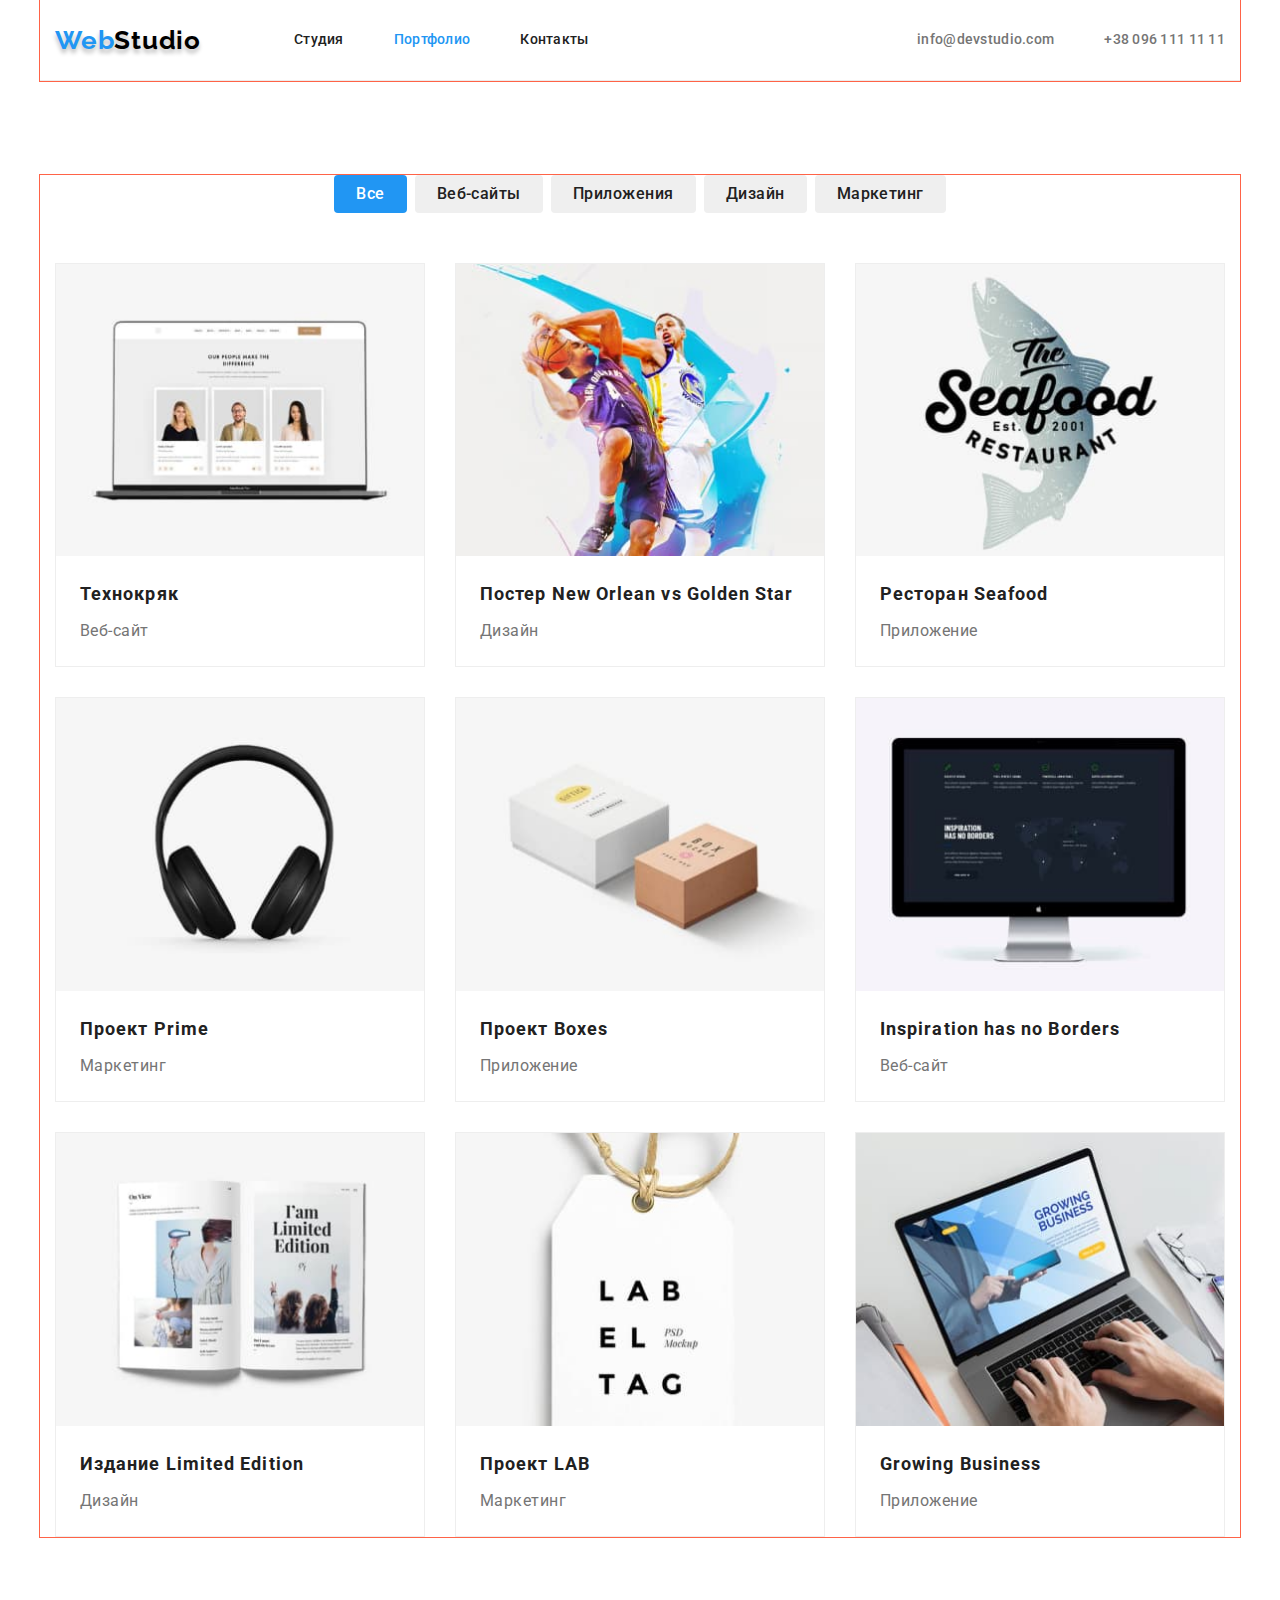
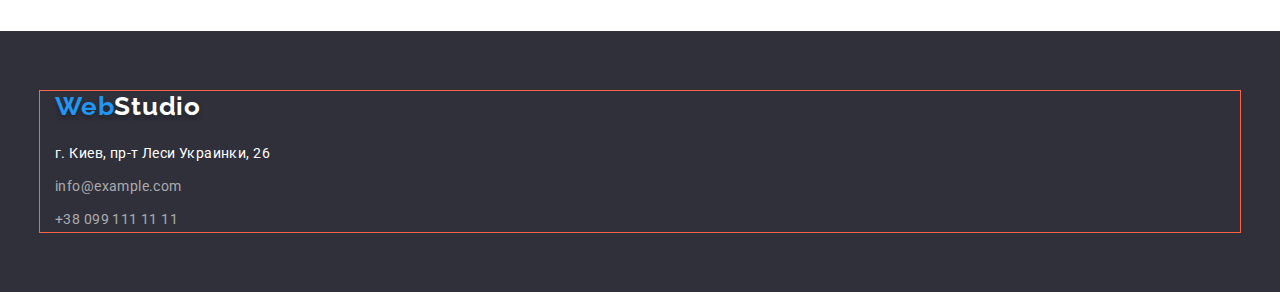
==== portfolio.html @ cce67b64 "Initial commit" ====
<!DOCTYPE html>
<html lang="ru">
	<head>
		<meta charset="UTF-8" />
		<meta http-equiv="X-UA-Compatible" content="IE=edge" />
		<meta name="viewport" content="width=device-width, initial-scale=1.0" />
		<title>Portfolio</title>
		<!-- fonts-start-->
		<link rel="preconnect" href="https://fonts.googleapis.com" />
		<link rel="preconnect" href="https://fonts.gstatic.com" crossorigin />
		<link
			href="https://fonts.googleapis.com/css2?family=Raleway:wght@700&family=Roboto:wght@400;500;700;900&display=swap"
			rel="stylesheet"
		/>
		<!-- fonts-end-->
		<!-- normalize -->
		<link
			rel="stylesheet"
			href="https://cdnjs.cloudflare.com/ajax/libs/modern-normalize/1.1.0/modern-normalize.min.css"
		/>
		<!-- costum-styles-start -->
		<link rel="stylesheet" href="./css/styles.css" />
		<!-- costum-styles-end -->
	</head>
	<body>
		<!-- header-->
		<header>
			<div class="container header-container">
				<a class="header-logo" href="./index.html" lang="en">
					Web
					<span class="logo">Studio</span>
				</a>
				<nav class="header-nav">
					<ul class="header list">
						<li class="header-list">
							<a class="header-link link" href="./index.html">Студия</a>
						</li>
						<li class="header-list">
							<a class="header-link link current" href="./portfolio.html">Портфолио</a>
						</li>
						<li class="header-list">
							<a class="header-link link" href="">Контакты</a>
						</li>
					</ul>
				</nav>

				<!--contact-->
				<ul class="list">
					<li class="contact-item">
						<a class="contact-link link" href="mailto:info@devstudio.com">info@devstudio.com</a>
					</li>
					<li class="contact-item"><a class="contact-link link" href="tel:+380961111111">+38 096 111 11 11</a></li>
				</ul>
			</div>
		</header>
		<main>
			<!-- portfolio -->
			<section class="portfolio padding">
				<div class="container">
					<h1 hidden>Портфолио</h1>
					<ul class="list btn">
						<li><button type="button" class="portfolio-button current">Все</button></li>
						<li><button type="button" class="portfolio-button">Веб-сайты</button></li>
						<li><button type="button" class="portfolio-button">Приложения</button></li>
						<li><button type="button" class="portfolio-button">Дизайн</button></li>
						<li><button type="button" class="portfolio-button">Маркетинг</button></li>
					</ul>
					<ul class="list examples">
						<li class="example">
							<a href="" class="link">
								<img src="./images/portfolio/Tehnocryak.jpg" alt="Веб-сайт" />
								<div class="desc">
									<h2 class="title-name">Технокряк</h2>
									<p class="work-name">Веб-сайт</p>
								</div>
							</a>
						</li>
						<li class="example">
							<a href="" class="link">
								<img src="./images/portfolio/Orlean-Golden.jpg" alt="Дизайн" />
								<div class="desc">
									<h2 class="title-name">Постер New Orlean vs Golden Star</h2>
									<p class="work-name">Дизайн</p>
								</div>
							</a>
						</li>
						<li class="example">
							<a href="" class="link">
								<img src="./images/portfolio/Seafood.jpg" alt="Приложение" />
								<div class="desc">
									<h2 class="title-name">Ресторан Seafood</h2>
									<p class="work-name">Приложение</p>
								</div>
							</a>
						</li>
						<li class="example">
							<a href="" class="link">
								<img src="./images/portfolio/Prime.jpg" alt="Маркетинг" />
								<div class="desc">
									<h2 class="title-name">Проект Prime</h2>
									<p class="work-name">Маркетинг</p>
								</div>
							</a>
						</li>
						<li class="example">
							<a href="" class="link">
								<img src="./images/portfolio/Boxes.jpg" alt="Приложение" />
								<div class="desc">
									<h2 class="title-name">Проект Boxes</h2>
									<p class="work-name">Приложение</p>
								</div>
							</a>
						</li>
						<li class="example">
							<a href="" class="link">
								<img src="./images/portfolio/Inspiration.jpg" alt="Веб-сайт" />
								<div class="desc">
									<h2 class="title-name">Inspiration has no Borders</h2>
									<p class="work-name">Веб-сайт</p>
								</div>
							</a>
						</li>
						<li class="example">
							<a href="" class="link">
								<img src="./images/portfolio/Limited-Edition.jpg" alt="Дизайн" />
								<div class="desc">
									<h2 class="title-name">Издание Limited Edition</h2>
									<p class="work-name">Дизайн</p>
								</div>
							</a>
						</li>
						<li class="example">
							<a href="" class="link">
								<img src="./images/portfolio/LAB.jpg" alt="Маркетинг" />
								<div class="desc">
									<h2 class="title-name">Проект LAB</h2>
									<p class="work-name">Маркетинг</p>
								</div>
							</a>
						</li>
						<li class="example">
							<a href="" class="link">
								<img src="./images/portfolio/Growing.jpg" alt="Приложение" />
								<div class="desc">
									<h2 class="title-name">Growing Business</h2>
									<p class="work-name">Приложение</p>
								</div>
							</a>
						</li>
					</ul>
				</div>
			</section>
		</main>

		<!--footer-->
		<footer class="footer">
			<div class="container">
				<a class="header-logo" href="./index.html" lang="en">
					Web
					<span class="footer-logo">Studio</span>
				</a>
				<h2 hidden>Контакты</h2>
				<address>
					<ul class="list">
						<li>
							<a
								class="footer-address link"
								href="https://goo.gl/maps/wxkbb35VSYqCrP139"
								target="_blank"
								rel="noopener noreferrer"
							>
								г. Киев, пр-т Леси Украинки, 26
							</a>
						</li>
						<li><a class="footer-contact link" href="mailto:info@example.com">info@example.com</a></li>
						<li><a class="footer-contact link" href="tel:+380991111111">+38 099 111 11 11</a></li>
					</ul>
				</address>
			</div>
		</footer>
	</body>
</html>
---- css/styles.css ----
:root {

    /* fonts */
--main-font: "Roboto";
--secondery-font:"Raleway";
    /* text-color */
--capital-letters-cl: #212121;
--accent-txt-cl: #757575;
--hover-txt-cl: #2196F3;
--secondary-txt-cl: #ffffff;


    /* bg-colors */
--basic-bgc: #2F303A;
--additional-bgc: #188CE8;
    /* others */
}
body {
font-family: var(--main-font), sans-serif;
font-size: 14px;
line-height: 1.71;
color: var(--accent-txt-cl);
}
/* resets */
h1,h2,h3,h4,h5,p {
    margin: 0px;
}
img{
    display: block;
    max-width: 100%;
    height: auto;

}
/* container */
.container {
    width: 1200px;
    padding-left: 15px;
    padding-right: 15px;
    margin-left: auto;
    margin-right: auto;
    outline: 1px solid tomato;

}
/* logo-start */
.header-logo,
.logo {
display: flex;

font-family: var(--secondery-font);
font-weight: 700;
font-size: 26px;
line-height: 1.19;
letter-spacing: 0.03em;
color: var(--hover-txt-cl);
list-style: none;
text-decoration: none;
text-shadow: 0px 4px 4px rgba(0, 0, 0, 0.25);
}
.logo{
    font-family: var(--secondery-font), sans-serif;
    color: #000000;
}
.header-logo{
    margin-right: 93px;
}
/* logo-end */

/* common-styles-start */
.link{
    text-decoration: none;
}
.list{
    list-style: none;
    margin: 0px;
    padding: 0px;
}
.padding{
    padding: 94px 0;
}
/* common-styles-end */

/* header section */
.header-container{
    border-bottom:1px solid #ECECEC;
;}
.header-container,
.header-nav>.list,
.header-container>.list{
    display: flex;
    align-items: center;
}
.header-nav .header-list:last-child{
    margin-right: 0px;
}
.header-list {
    margin-right: 50px;
}

.header-link{
    display: block;
    padding-top: 32px;
    padding-bottom: 32px;

    font-weight: 500;
    line-height: 1.14;
    letter-spacing: 0.02em;
    color: var(--capital-letters-cl);
}

.header-link:hover,
.header-link:focus,
.contact-link:hover,
.contact-link:focus
{
color:  var(--hover-txt-cl);
}
.link.current{
    color: var(--hover-txt-cl)
}
.header-link,
.button-hero,
.portfolio-button{      
cursor: pointer;
}
/* contact */
.contact-link {
    display: block;
    padding-top: 32px;
    padding-bottom: 32px;

    font-weight: 500;
    line-height: 1.14;
    letter-spacing: 0.02em;
    color: var(--accent-txt-cl);   
}
.list .contact-item + .contact-item{
    margin-left: 50px;

}

.header-container>.list{
    margin-left: auto;
    
}


/* hero */

.hero{
    padding: 200px 0;

    color: var(--secondary-txt-cl);
    background-color: var(--basic-bgc);
    text-align: center;
    
}

.headline{
margin: auto;
margin-bottom: 30px;
max-width: 650px;

font-weight: 900;
font-size: 44px;
line-height: 1.36;
letter-spacing: 0.06em;
text-transform: uppercase;

}
/* button */
.button-hero{
    padding: 10px 32px;
    border-radius: 4px;
    border: none;

    font-family: inherit;
    font-weight: 700;
    font-size: 16px;
    line-height: 1.88;
    letter-spacing: 0.06em;
    color: var(--secondary-txt-cl);
    background-color: var(--hover-txt-cl);
    
    

}
.button-hero:hover,
.button-hero:focus{
background-color: var(--additional-bgc);
}
/* peculiarities */

.peculiarities{
    display: flex;
    justify-content: center;
}

.peculiarities .item:not(:last-child){
    margin-right: 30px;
}
.peculiarities-title{
margin-bottom: 10px;

font-weight: 700;
font-size: 14px;
line-height: 1.14;
letter-spacing: 0.03em;
text-transform: uppercase;
color:var(--capital-letters-cl);

}
.peculiarities-txt{
letter-spacing: 0.03em;
}


/* work */

.work{
    padding-bottom: 94px;
}
.work .list{
    display: flex;
}
.work .item{
width: calc(100%/3-60px);
margin-right: 30px;
}
.work .item:nth-child(3n){
    margin-right: 0px;
}
.work .section-title-txt{
    margin-bottom: 50px;
}
/* team */
.team{
    background-color: #F5F4FA;
}
.team .list{
    display: flex;
}

.team li:not(:last-child){
margin-right: 30px;
}
.section-title-txt{
margin-bottom: 50px;

font-weight: 700;
font-size: 36px;
line-height: 1.17;
text-align: center;
letter-spacing: 0.03em;
color:var(--capital-letters-cl);
}

.team-txt{
background: #FFFFFF;
box-shadow: 0px 1px 3px rgba(0, 0, 0, 0.12), 0px 1px 1px rgba(0, 0, 0, 0.14), 0px 2px 1px rgba(0, 0, 0, 0.2);
border-radius: 0px 0px 4px 4px;
}
.name-txt{
    margin-bottom: 10px;

    font-weight: 500;
    font-size: 16px;
    line-height: 1.19;
    text-align: center;
    letter-spacing: 0.03em;
    color: var(--capital-letters-cl);
}
.profession-txt{
font-size: 16px;
line-height: 1.19;
text-align: center;
letter-spacing: 0.03em;
}
.txt-pad{
    padding: 30px 0;
}

/* footer start */
.footer{
padding: 60px 0;
}
.footer{
    background-color: var(--basic-bgc);
}
.footer .header-logo{
    margin-bottom: 20px;
}

.footer-logo{
font-family: 'Raleway';
font-weight: 700;
font-size: 26px;
line-height: 1.19;
letter-spacing: 0.03em;
color: var(--secondary-txt-cl);
}
.footer-address{
font-style: normal;
letter-spacing: 0.03em;
color: var(--secondary-txt-cl);
}
.footer-contact{
font-style: normal;
letter-spacing: 0.03em;
color: rgba(255, 255, 255, 0.6);

}
.footer li:not(:last-child){
    margin-bottom: 9px;
}

.footer-address:hover,
.footer-address:focus,
.footer-contact:hover,
.footer-contact:focus{
color: var(--hover-txt-cl);
}
/* footer end */

/* portfolio */
.portfolio .btn{
    display: flex;
    justify-content: center;
    margin-bottom: 20px;
}
/* .portfolio .container{

} */
.portfolio .examples{
    display: flex;
    flex-wrap: wrap;
}
.portfolio .example{
    width: calc(100% / 3 - 20px);
    margin-right: 30px;
}
.portfolio .example:nth-child(3n){
    margin-right: 0;
}
.example{
    border: 1px solid #EEEEEE;
    margin-right: 30px;
}
.example:hover,
.example:focus{
    box-shadow: 0px 1px 1px rgba(0, 0, 0, 0.12), 0px 4px 4px rgba(0, 0, 0, 0.06), 1px 4px 6px rgba(0, 0, 0, 0.16);
}
.example h2{
    margin-bottom: 4px;
}
.example{
    margin-top: 30px;
}
.desc{
    padding: 20px 24px;
}
.example:nth-last-child(-n + 3) {
margin-bottom: 0;
}
/* portfolio-button */
.portfolio-button{
padding: 6px 22px;

font-family: inherit;
font-weight: 500;
font-size: 16px;
line-height: 1.6;
text-align: center;
letter-spacing: 0.03em;
color: var(--capital-letters-cl);
border: none;
border-radius: 4px; 
}

.btn li:not(:last-child){
    margin-right: 8px;
}
.portfolio-button:hover,
.portfolio-button:focus{
background-color: var(--hover-txt-cl);
color: var(--secondary-txt-cl);
}

.portfolio-button.current{
background-color: var(--hover-txt-cl);
color: var(--secondary-txt-cl);
}
.title-name{
font-weight: 700;
font-size: 18px;
line-height: 2;
letter-spacing: 0.06em;
color: var(--capital-letters-cl);
}
.work-name{
font-size: 16px;
line-height: 1.9;
letter-spacing: 0.03em;
color: var(--accent-txt-cl);
}
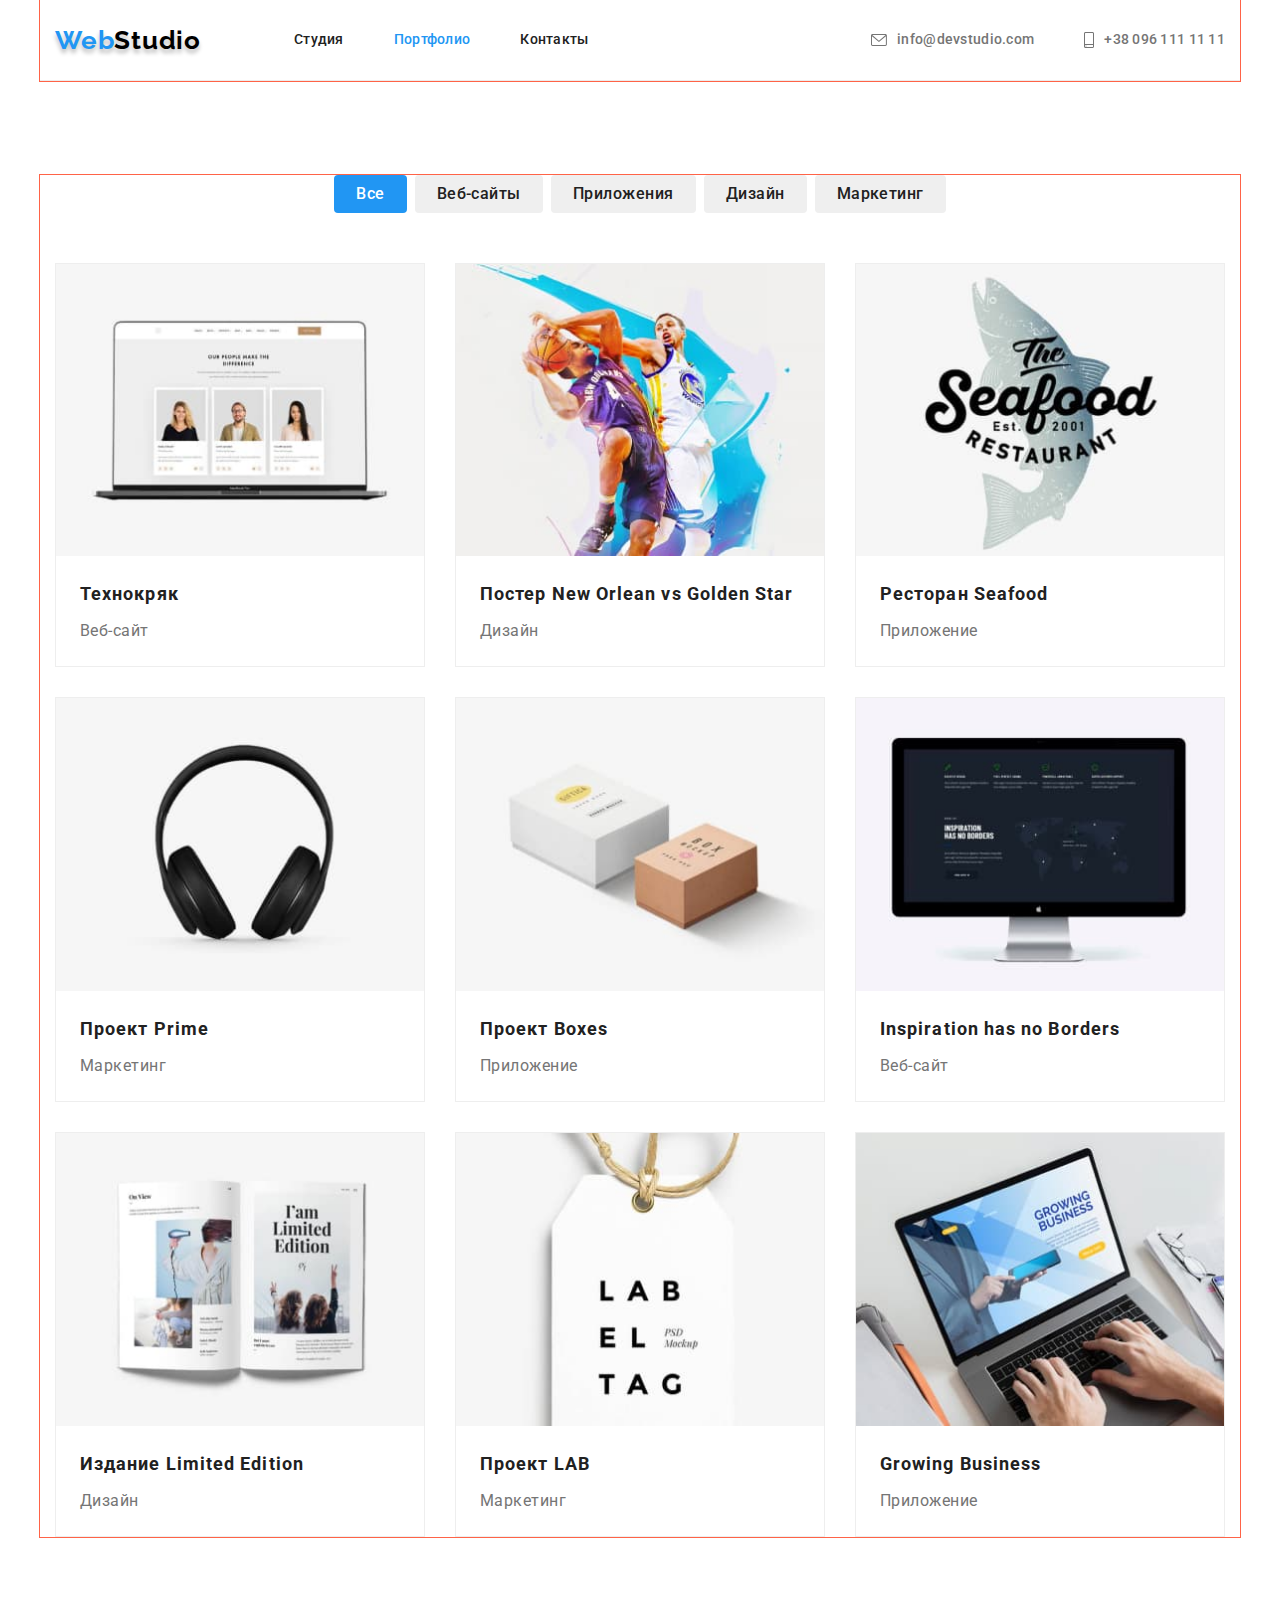
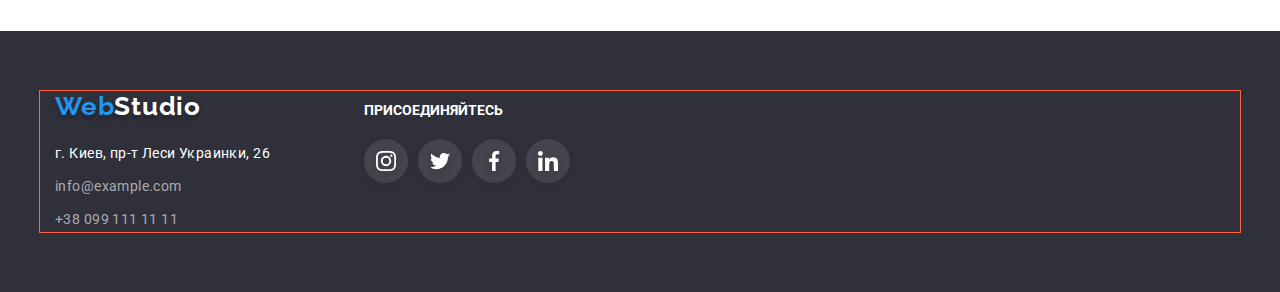
==== commit 7dedba55: "1" ====
--- a/portfolio.html
+++ b/portfolio.html
@@ -47,9 +47,21 @@
 				<!--contact-->
 				<ul class="list">
 					<li class="contact-item">
-						<a class="contact-link link" href="mailto:info@devstudio.com">info@devstudio.com</a>
+						<a class="contact-link link" href="mailto:info@devstudio.com">
+							<svg class="link-icon" width="16" height="12">
+								<use href="./images/icons.svg#icon-envelope"></use>
+							</svg>
+							info@devstudio.com
+						</a>
 					</li>
-					<li class="contact-item"><a class="contact-link link" href="tel:+380961111111">+38 096 111 11 11</a></li>
+					<li class="contact-item">
+						<a class="contact-link link" href="tel:+380961111111">
+							<svg class="link-icon" width="10" height="16">
+								<use href="./images/icons.svg#icon-smartphone"></use>
+							</svg>
+							+38 096 111 11 11
+						</a>
+					</li>
 				</ul>
 			</div>
 		</header>
@@ -155,27 +167,62 @@
 		<!--footer-->
 		<footer class="footer">
 			<div class="container">
-				<a class="header-logo" href="./index.html" lang="en">
-					Web
-					<span class="footer-logo">Studio</span>
-				</a>
-				<h2 hidden>Контакты</h2>
-				<address>
+				<div>
+					<a class="header-logo" href="./index.html" lang="en">
+						Web
+						<span class="footer-logo">Studio</span>
+					</a>
+					<h2 hidden>Контакты</h2>
+					<address>
+						<ul class="list">
+							<li>
+								<a
+									class="footer-address link"
+									href="https://goo.gl/maps/wxkbb35VSYqCrP139"
+									target="_blank"
+									rel="noopener noreferrer"
+								>
+									г. Киев, пр-т Леси Украинки, 26
+								</a>
+							</li>
+							<li><a class="footer-contact link" href="mailto:info@example.com">info@example.com</a></li>
+							<li><a class="footer-contact link" href="tel:+380991111111">+38 099 111 11 11</a></li>
+						</ul>
+					</address>
+				</div>
+				<div class="social-network">
+					<p class="social-p">присоединяйтесь</p>
 					<ul class="list">
-						<li>
-							<a
-								class="footer-address link"
-								href="https://goo.gl/maps/wxkbb35VSYqCrP139"
-								target="_blank"
-								rel="noopener noreferrer"
-							>
-								г. Киев, пр-т Леси Украинки, 26
-							</a>
-						</li>
-						<li><a class="footer-contact link" href="mailto:info@example.com">info@example.com</a></li>
-						<li><a class="footer-contact link" href="tel:+380991111111">+38 099 111 11 11</a></li>
-					</ul>
-				</address>
+						<li class="margin-icon-footer">
+							<a class="social-icon" href="">
+								<svg class="icon" width="20px" height="20px">
+									<use href="./images/icons.svg#icon-instagram"></use>
+								</svg>
+							</a>
+						</li>
+						<li class="margin-icon-footer">
+							<a class="social-icon" href="">
+								<svg class="icon" width="20px" height="20px">
+									<use href="./images/icons.svg#icon-twitter"></use>
+								</svg>
+							</a>
+						</li>
+						<li class="margin-icon-footer">
+							<a class="social-icon" href="">
+								<svg class="icon" width="20px" height="20px">
+									<use href="./images/icons.svg#icon-facebook"></use>
+								</svg>
+							</a>
+						</li>
+						<li class="margin-icon-footer">
+							<a class="social-icon" href="">
+								<svg class="icon" width="20px" height="20px">
+									<use href="./images/icons.svg#icon-linkedin"></use>
+								</svg>
+							</a>
+						</li>
+					</ul>
+				</div>
 			</div>
 		</footer>
 	</body>
--- a/css/styles.css
+++ b/css/styles.css
@@ -9,6 +9,10 @@
 --accent-txt-cl: #757575;
 --hover-txt-cl: #2196F3;
 --secondary-txt-cl: #ffffff;
+/* Icons */
+--icon-cl: #AFB1B8;
+--icon-bg-cl: #2196F3;
+--icon-cl-footer: #ffffff;
 
 
     /* bg-colors */
@@ -125,7 +129,8 @@
 }
 /* contact */
 .contact-link {
-    display: block;
+    display:flex;
+    align-items: center;
     padding-top: 32px;
     padding-bottom: 32px;
 
@@ -134,6 +139,11 @@
     letter-spacing: 0.02em;
     color: var(--accent-txt-cl);   
 }
+.link-icon {
+    margin-right: 10px;
+    fill: currentColor;
+}
+
 .list .contact-item + .contact-item{
     margin-left: 50px;
 
@@ -147,8 +157,28 @@
 
 /* hero */
 
+.hero-img{
+    max-width: 1600px;
+    max-height: 600px;
+    margin-left: auto;
+    margin-right: auto;
+    padding: 200px 0;
+    background-image: linear-gradient(
+        to right,
+        rgba(0, 0, 0, 0.25),
+        rgba(0, 0, 0, 0.25)
+        ),
+        url(../images/hero.jpg);
+    background-repeat: no-repeat;
+    background-position: center;
+    background-size: cover;
+
+    
+    /* background: #C4C4C4; */
+}
+
 .hero{
-    padding: 200px 0;
+    
 
     color: var(--secondary-txt-cl);
     background-color: var(--basic-bgc);
@@ -190,6 +220,20 @@
 background-color: var(--additional-bgc);
 }
 /* peculiarities */
+.peculiarities-bgr-icon{
+    width: 270px;
+    height: 120px;
+    background: #F5F4FA;
+    border-radius: 4px;
+    display: flex;
+    margin-bottom: 30px;
+    justify-content: center;
+    align-items: center;
+}
+
+/* .peculiarities-icon{
+    margin: auto;
+} */
 
 .peculiarities{
     display: flex;
@@ -240,8 +284,30 @@
 .team .list{
     display: flex;
 }
-
-.team li:not(:last-child){
+.txt-pad>.list{
+    justify-content: center;
+    margin: 0 32px;
+}
+
+.social-icons{
+fill: currentColor;
+width: 44px;
+height: 44px;
+border-radius: 50%;
+display: inline-flex;
+align-items: center;
+justify-content: center;
+fill: var(--icon-cl);
+}
+.social-icons:hover,
+.social-icons:focus{
+    fill: #FFFFFF;
+    background-color: var(--icon-bg-cl);
+}
+.margin-icon:not(:last-child) {
+margin-right: 10px;
+}
+.team-txt:not(:last-child) {
 margin-right: 30px;
 }
 .section-title-txt{
@@ -271,24 +337,55 @@
     color: var(--capital-letters-cl);
 }
 .profession-txt{
+margin-bottom: 16px;
 font-size: 16px;
 line-height: 1.19;
 text-align: center;
 letter-spacing: 0.03em;
+
 }
 .txt-pad{
     padding: 30px 0;
 }
-
+/* client */
+/* .client-group{
+
+} */
+.client{
+    display: flex;
+    text-decoration: none;
+}
+.client-link{
+display: flex;
+align-items: center;
+justify-content: center;
+width: 170px;
+height: 92px;
+border-radius: 4px;
+border: 1px solid var(--icon-cl);
+fill: var(--icon-cl);
+}
+.client-link:hover,
+.client-link:focus{
+    fill: var(--icon-bg-cl);
+    border: 1px solid var(--icon-bg-cl);
+}
+.client-list:not(:last-child){
+    margin-right: 30px;
+}
 /* footer start */
 .footer{
 padding: 60px 0;
+
+}
+.footer>.container{
+display: flex;
 }
 .footer{
-    background-color: var(--basic-bgc);
+background-color: var(--basic-bgc);
 }
 .footer .header-logo{
-    margin-bottom: 20px;
+margin-bottom: 20px;
 }
 
 .footer-logo{
@@ -310,7 +407,7 @@
 color: rgba(255, 255, 255, 0.6);
 
 }
-.footer li:not(:last-child){
+.footer address li:not(:last-child){
     margin-bottom: 9px;
 }
 
@@ -320,6 +417,49 @@
 .footer-contact:focus{
 color: var(--hover-txt-cl);
 }
+.social-network>.list{
+display: flex;
+}
+.social-network{
+    padding-top:12px;
+    margin-left: 70px;
+    align-items: center;
+}
+
+.social-p{
+font-weight: 700;
+line-height: 1.14;
+text-transform: uppercase;
+margin-bottom: 20px;
+color: var(--secondary-txt-cl);
+}
+
+.social-icon{
+    fill: currentColor;
+    width: 44px;
+    height: 44px;
+    border-radius: 50%;
+    display: inline-flex;
+    align-items: center;
+    justify-content: center;
+    fill: var(--icon-cl-footer);
+    
+}
+.margin-icon-footer{
+    border-radius: 50%;
+    filter: drop-shadow(0px 4px 4px rgba(0, 0, 0, 0.25));
+    background: rgba(255, 255, 255, 0.1);
+}
+.margin-icon-footer:not(:last-child){
+    margin-right: 10px;
+}
+.social-icon:hover,
+.social-icon:focus {
+    fill: #FFFFFF;
+    background-color: var(--icon-bg-cl);
+}
+
+
 /* footer end */
 
 /* portfolio */
@@ -328,9 +468,7 @@
     justify-content: center;
     margin-bottom: 20px;
 }
-/* .portfolio .container{
-
-} */
+
 .portfolio .examples{
     display: flex;
     flex-wrap: wrap;
@@ -384,6 +522,7 @@
 .portfolio-button:focus{
 background-color: var(--hover-txt-cl);
 color: var(--secondary-txt-cl);
+box-shadow: 0px 3px 1px rgba(0, 0, 0, 0.1), 0px 1px 2px rgba(0, 0, 0, 0.08), 0px 2px 2px rgba(0, 0, 0, 0.12);
 }
 
 .portfolio-button.current{
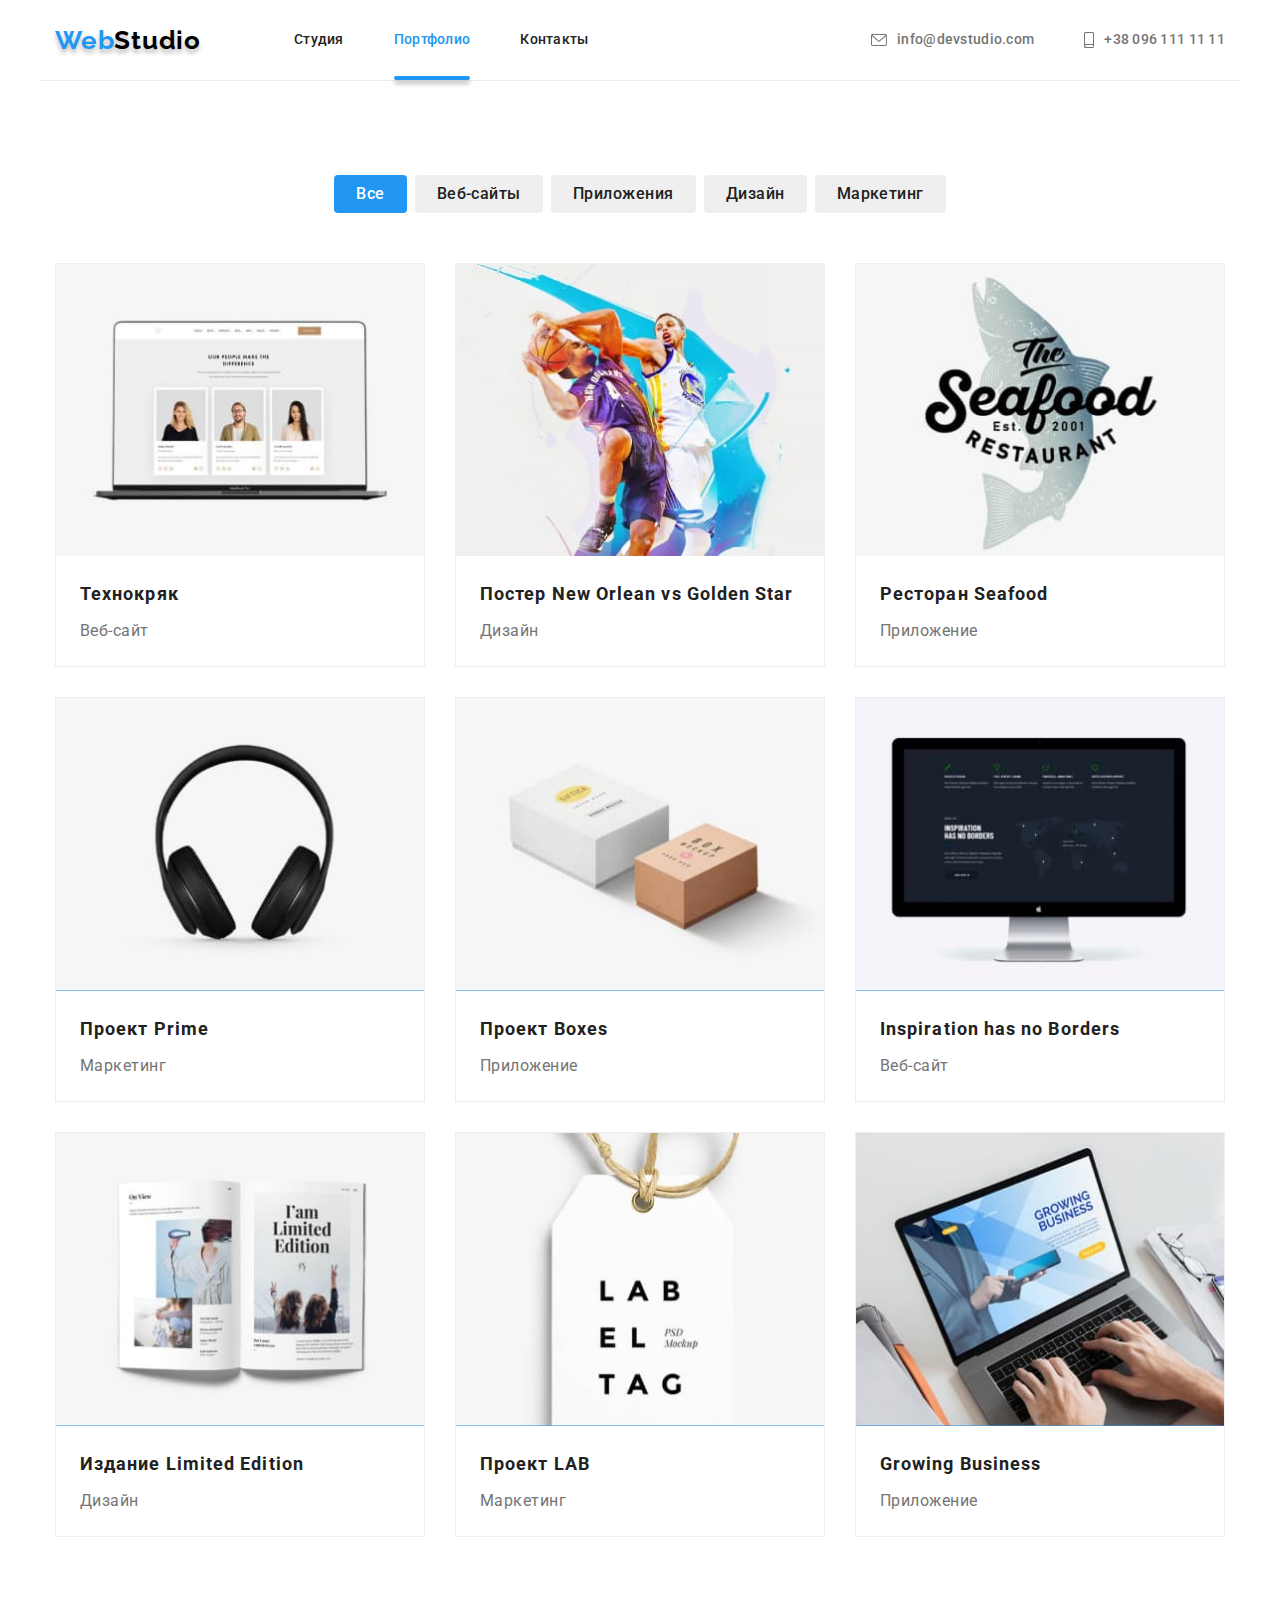
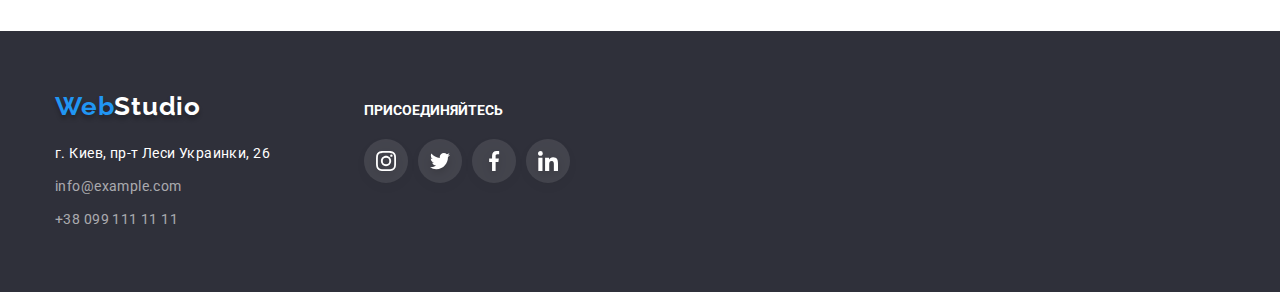
==== commit c8adb1c6: "aqw" ====
--- a/portfolio.html
+++ b/portfolio.html
@@ -80,16 +80,21 @@
 					<ul class="list examples">
 						<li class="example">
 							<a href="" class="link">
-								<img src="./images/portfolio/Tehnocryak.jpg" alt="Веб-сайт" />
+								<div class="card-info"><img src="./images/portfolio/Tehnocryak.jpg" alt="Веб-сайт" /><p class="work-name-txt">
+										Ресурс предлагает комплексные предложения с разным уровнем функционала и сервисов. Все это позволит посетителю получить исчерпывающие сведения о компании или частном лице.
+									</p></div>
 								<div class="desc">
 									<h2 class="title-name">Технокряк</h2>
 									<p class="work-name">Веб-сайт</p>
-								</div>
-							</a>
-						</li>
-						<li class="example">
-							<a href="" class="link">
-								<img src="./images/portfolio/Orlean-Golden.jpg" alt="Дизайн" />
+									
+								</div>
+							</a>
+						</li>
+						<li class="example">
+							<a href="" class="link">
+								<div class="card-info"><img src="./images/portfolio/Orlean-Golden.jpg" alt="Дизайн" /><p class="work-name-txt">
+										Ресурс предлагает комплексные предложения с разным уровнем функционала и сервисов. Все это позволит посетителю получить исчерпывающие сведения о компании или частном лице.
+									</p></div>
 								<div class="desc">
 									<h2 class="title-name">Постер New Orlean vs Golden Star</h2>
 									<p class="work-name">Дизайн</p>
@@ -98,7 +103,11 @@
 						</li>
 						<li class="example">
 							<a href="" class="link">
+								<div class="card-info">
 								<img src="./images/portfolio/Seafood.jpg" alt="Приложение" />
+								<p class="work-name-txt">
+										Ресурс предлагает комплексные предложения с разным уровнем функционала и сервисов. Все это позволит посетителю получить исчерпывающие сведения о компании или частном лице.
+									</p></div>
 								<div class="desc">
 									<h2 class="title-name">Ресторан Seafood</h2>
 									<p class="work-name">Приложение</p>
@@ -107,7 +116,11 @@
 						</li>
 						<li class="example">
 							<a href="" class="link">
+								<div class="card-info">
 								<img src="./images/portfolio/Prime.jpg" alt="Маркетинг" />
+								<p class="work-name-txt">
+										Ресурс предлагает комплексные предложения с разным уровнем функционала и сервисов. Все это позволит посетителю получить исчерпывающие сведения о компании или частном лице.
+									</p></div>
 								<div class="desc">
 									<h2 class="title-name">Проект Prime</h2>
 									<p class="work-name">Маркетинг</p>
@@ -116,7 +129,11 @@
 						</li>
 						<li class="example">
 							<a href="" class="link">
+								<div class="card-info">
 								<img src="./images/portfolio/Boxes.jpg" alt="Приложение" />
+								<p class="work-name-txt">
+										Ресурс предлагает комплексные предложения с разным уровнем функционала и сервисов. Все это позволит посетителю получить исчерпывающие сведения о компании или частном лице.
+									</p></div>
 								<div class="desc">
 									<h2 class="title-name">Проект Boxes</h2>
 									<p class="work-name">Приложение</p>
@@ -125,7 +142,11 @@
 						</li>
 						<li class="example">
 							<a href="" class="link">
+								<div class="card-info">
 								<img src="./images/portfolio/Inspiration.jpg" alt="Веб-сайт" />
+								<p class="work-name-txt">
+										Ресурс предлагает комплексные предложения с разным уровнем функционала и сервисов. Все это позволит посетителю получить исчерпывающие сведения о компании или частном лице.
+									</p></div>
 								<div class="desc">
 									<h2 class="title-name">Inspiration has no Borders</h2>
 									<p class="work-name">Веб-сайт</p>
@@ -134,7 +155,11 @@
 						</li>
 						<li class="example">
 							<a href="" class="link">
+								<div class="card-info">
 								<img src="./images/portfolio/Limited-Edition.jpg" alt="Дизайн" />
+								<p class="work-name-txt">
+										Ресурс предлагает комплексные предложения с разным уровнем функционала и сервисов. Все это позволит посетителю получить исчерпывающие сведения о компании или частном лице.
+									</p></div>
 								<div class="desc">
 									<h2 class="title-name">Издание Limited Edition</h2>
 									<p class="work-name">Дизайн</p>
@@ -143,7 +168,11 @@
 						</li>
 						<li class="example">
 							<a href="" class="link">
+								<div class="card-info">
 								<img src="./images/portfolio/LAB.jpg" alt="Маркетинг" />
+								<p class="work-name-txt">
+										Ресурс предлагает комплексные предложения с разным уровнем функционала и сервисов. Все это позволит посетителю получить исчерпывающие сведения о компании или частном лице.
+									</p></div>
 								<div class="desc">
 									<h2 class="title-name">Проект LAB</h2>
 									<p class="work-name">Маркетинг</p>
@@ -152,7 +181,11 @@
 						</li>
 						<li class="example">
 							<a href="" class="link">
+								<div class="card-info">
 								<img src="./images/portfolio/Growing.jpg" alt="Приложение" />
+								<p class="work-name-txt">
+										Ресурс предлагает комплексные предложения с разным уровнем функционала и сервисов. Все это позволит посетителю получить исчерпывающие сведения о компании или частном лице.
+									</p></div>
 								<div class="desc">
 									<h2 class="title-name">Growing Business</h2>
 									<p class="work-name">Приложение</p>
@@ -225,5 +258,6 @@
 				</div>
 			</div>
 		</footer>
+		<script src="./js/modal.js"></script>
 	</body>
 </html>
--- a/css/styles.css
+++ b/css/styles.css
@@ -14,11 +14,15 @@
 --icon-bg-cl: #2196F3;
 --icon-cl-footer: #ffffff;
 
-
+--timing-function: cubic-bezier(0.4, 0, 0.2, 1) ;
     /* bg-colors */
 --basic-bgc: #2F303A;
 --additional-bgc: #188CE8;
     /* others */
+}
+::before,
+::after{
+    box-sizing: border-box;
 }
 body {
 font-family: var(--main-font), sans-serif;
@@ -43,7 +47,6 @@
     padding-right: 15px;
     margin-left: auto;
     margin-right: auto;
-    outline: 1px solid tomato;
 
 }
 /* logo-start */
@@ -94,6 +97,24 @@
     display: flex;
     align-items: center;
 }
+.header-link::after {
+    content: "";
+    display: block;
+    position: absolute;
+    width: 100%;
+    height: 4px;
+    border-radius: 2px;
+    left: 0;
+    bottom: 0;
+    box-shadow: 0px 4px 4px rgba(0, 0, 0, 0.25);
+
+    background-color: var(--hover-txt-cl) ;
+    opacity: 0;
+
+}
+.header-link.current::after{
+    opacity: 1;
+}
 .header-nav .header-list:last-child{
     margin-right: 0px;
 }
@@ -102,6 +123,7 @@
 }
 
 .header-link{
+    position: relative;
     display: block;
     padding-top: 32px;
     padding-bottom: 32px;
@@ -118,6 +140,7 @@
 .contact-link:focus
 {
 color:  var(--hover-txt-cl);
+text-shadow: 0px 4px 4px rgba(0, 0, 0, 0.25);
 }
 .link.current{
     color: var(--hover-txt-cl)
@@ -211,13 +234,56 @@
     letter-spacing: 0.06em;
     color: var(--secondary-txt-cl);
     background-color: var(--hover-txt-cl);
-    
-    
-
 }
 .button-hero:hover,
 .button-hero:focus{
 background-color: var(--additional-bgc);
+}
+.backdrop{
+position: fixed;
+top: 0;
+left: 0;
+width: 100%;
+height: 100%;
+background: rgba(0, 0, 0, 0.2);
+opacity: 1;
+transition: opacity 250ms cubic-bezier(0.4, 0, 0.2, 1), visibility 250ms cubic-bezier(0.4, 0, 0.2, 1);
+}
+.backdrop.is-hidden{
+opacity: 0;
+pointer-events: none;
+}
+.backdrop.is-hidden .modal {
+transform: translate(-50%, -50%) scale(0.9);
+}
+.modal{
+position: absolute;
+top: 50%;
+left: 50%;
+transform: translate(-50%, -50%) scale(1);
+transition: transform 250ms var(--timing-function);
+width: 528px;
+height: 581px;
+border-radius: 4px;
+background: #FFFFFF;
+box-shadow: 0px 1px 3px rgba(0, 0, 0, 0.12), 0px 1px 1px rgba(0, 0, 0, 0.14), 0px 2px 1px rgba(0, 0, 0, 0.2);
+
+}
+.close-button{
+position: absolute;
+top: 0;
+right: 0;
+display: flex;
+justify-content: center;
+align-items: center;
+width: 30px;
+height: 30px;
+margin-top: 8px;
+margin-right: 8px;
+cursor: pointer;
+border: 1px solid rgba(0, 0, 0, 0.1);
+border-radius: 50%;
+background-color: var(--secondary-txt-cl);
 }
 /* peculiarities */
 .peculiarities-bgr-icon{
@@ -231,10 +297,6 @@
     align-items: center;
 }
 
-/* .peculiarities-icon{
-    margin: auto;
-} */
-
 .peculiarities{
     display: flex;
     justify-content: center;
@@ -270,6 +332,18 @@
 .work .item{
 width: calc(100%/3-60px);
 margin-right: 30px;
+position: relative;
+}
+.work-txt{
+position: absolute;
+text-align: center;
+text-transform: uppercase;
+font-weight: 700;
+bottom: 0;
+width: 100%;
+padding: 27px 0;
+color: rgba(255, 255, 255, 1);
+background: rgba(47, 48, 58, 0.8);
 }
 .work .item:nth-child(3n){
     margin-right: 0px;
@@ -489,16 +563,26 @@
     box-shadow: 0px 1px 1px rgba(0, 0, 0, 0.12), 0px 4px 4px rgba(0, 0, 0, 0.06), 1px 4px 6px rgba(0, 0, 0, 0.16);
 }
 .example h2{
-    margin-bottom: 4px;
+margin-bottom: 4px;
 }
 .example{
-    margin-top: 30px;
+margin-top: 30px;
+}
+.card-info{
+position: relative;
+}
+.card-info,
+.desc{
+    overflow: hidden;
 }
 .desc{
     padding: 20px 24px;
 }
 .example:nth-last-child(-n + 3) {
 margin-bottom: 0;
+}
+.example:hover .work-name-txt{
+    transform: translateY(0);
 }
 /* portfolio-button */
 .portfolio-button{
@@ -518,11 +602,13 @@
 .btn li:not(:last-child){
     margin-right: 8px;
 }
+.portfolio-button{}
 .portfolio-button:hover,
 .portfolio-button:focus{
 background-color: var(--hover-txt-cl);
 color: var(--secondary-txt-cl);
 box-shadow: 0px 3px 1px rgba(0, 0, 0, 0.1), 0px 1px 2px rgba(0, 0, 0, 0.08), 0px 2px 2px rgba(0, 0, 0, 0.12);
+transition: transform 250ms var(--timing-function);
 }
 
 .portfolio-button.current{
@@ -542,3 +628,22 @@
 letter-spacing: 0.03em;
 color: var(--accent-txt-cl);
 }
+.work-name-txt{
+position: absolute;
+display: inline-block;
+bottom: 0;
+left: 0;
+width: 100%;
+height: 100%;
+font-size: 18px;
+line-height: 1.58;
+padding: 63px 24px;
+letter-spacing: 0.03em;
+color: var(--secondary-txt-cl);
+text-shadow: 0px 4px 4px rgba(0, 0, 0, 0.25);
+background-color: rgba(33, 150, 243, 0.9);
+
+
+transform: translateY(100%);
+transition: transform 250ms var(--timing-function);
+}